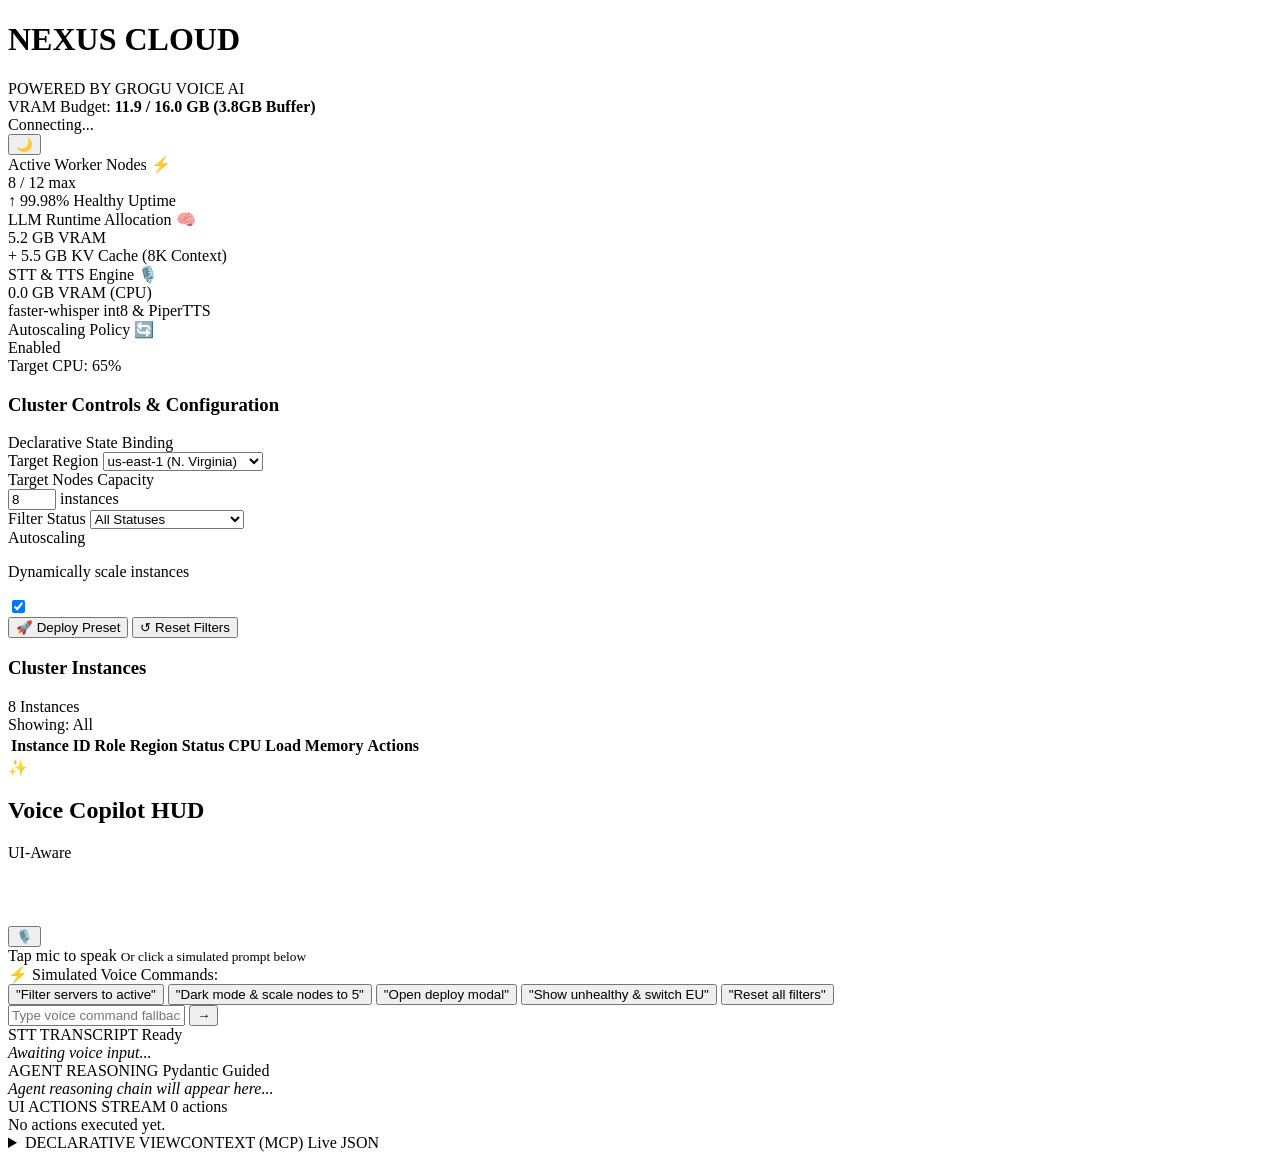
==== apps/nexus_cloud/static/index.html @ 3752b5f5 "Separate apps back into independent ports 8000 and 8050, remove header switchers" ====
<!DOCTYPE html>
<html lang="en" data-theme="dark">
<head>
  <meta charset="UTF-8">
  <meta name="viewport" content="width=device-width, initial-scale=1.0">
  <meta name="description" content="Local, UI-Aware Voice AI Copilot for Web Platforms running on a 16GB VRAM budget with FastAPI and WebSockets.">
  <title>Nexus Cloud Studio // Powered by Grogu Voice AI</title>
  
  <!-- Modern Typography Fonts -->
  <link rel="preconnect" href="https://fonts.googleapis.com">
  <link rel="preconnect" href="https://fonts.gstatic.com" crossorigin>
  <link href="https://fonts.googleapis.com/css2?family=Outfit:wght@300;400;500;600;700;800&family=JetBrains+Mono:wght@400;500;700&display=swap" rel="stylesheet">
  
  <link rel="stylesheet" href="/css/style.css">
</head>
<body class="theme-dark">
  <div class="app-container">
    
    <!-- Top Navigation Bar -->
    <header class="top-nav">
      <div class="nav-brand">
        <div class="logo-orb">
          <div class="orb-core"></div>
        </div>
        <div class="brand-text">
          <h1>NEXUS <span>CLOUD</span></h1>
          <span class="sub-badge">POWERED BY GROGU VOICE AI</span>
        </div>
      </div>

      <div class="nav-status-group">
        <div class="vram-meter-pill" title="16GB GPU Memory Budget">
          <span class="dot pulse-green"></span>
          <span class="pill-label">VRAM Budget:</span>
          <strong>11.9 / 16.0 GB (3.8GB Buffer)</strong>
        </div>
        
        <div class="ws-status-pill" id="ws_status_badge">
          <span class="dot dot-amber" id="ws_dot"></span>
          <span id="ws_status_text">Connecting...</span>
        </div>

        <button id="theme_toggle" class="icon-btn" title="Toggle Light/Dark Theme" aria-label="Toggle Theme">
          <span class="theme-icon" id="theme_icon">🌙</span>
        </button>
      </div>
    </header>

    <!-- Main Workspace Layout -->
    <main class="main-layout">
      
      <!-- Left / Center: Interactive Cloud Platform Dashboard -->
      <section class="dashboard-panel">
        
        <!-- Metrics Stats Row -->
        <div class="stats-row">
          <div class="stat-card">
            <div class="stat-header">
              <span class="stat-label">Active Worker Nodes</span>
              <span class="stat-icon">⚡</span>
            </div>
            <div class="stat-value" id="stat_active_nodes">8 <span class="stat-sub">/ 12 max</span></div>
            <div class="stat-footer text-success">↑ 99.98% Healthy Uptime</div>
          </div>

          <div class="stat-card">
            <div class="stat-header">
              <span class="stat-label">LLM Runtime Allocation</span>
              <span class="stat-icon">🧠</span>
            </div>
            <div class="stat-value" id="stat_llm_alloc">5.2 <span class="stat-sub">GB VRAM</span></div>
            <div class="stat-footer text-accent">+ 5.5 GB KV Cache (8K Context)</div>
          </div>

          <div class="stat-card">
            <div class="stat-header">
              <span class="stat-label">STT & TTS Engine</span>
              <span class="stat-icon">🎙️</span>
            </div>
            <div class="stat-value" id="stat_stt_footprint">0.0 <span class="stat-sub">GB VRAM (CPU)</span></div>
            <div class="stat-footer text-muted">faster-whisper int8 & PiperTTS</div>
          </div>

          <div class="stat-card">
            <div class="stat-header">
              <span class="stat-label">Autoscaling Policy</span>
              <span class="stat-icon">🔄</span>
            </div>
            <div class="stat-value" id="stat_autoscale_val">Enabled</div>
            <div class="stat-footer text-success">Target CPU: 65%</div>
          </div>
        </div>

        <!-- Controls & Operations Bar -->
        <div class="controls-card">
          <div class="controls-header">
            <h3>Cluster Controls & Configuration</h3>
            <span class="semantic-tag">Declarative State Binding</span>
          </div>

          <div class="controls-grid">
            <!-- Region Selector -->
            <div class="control-group">
              <label for="region_select">Target Region</label>
              <select id="region_select" class="form-control">
                <option value="us-east-1">us-east-1 (N. Virginia)</option>
                <option value="us-west-2">us-west-2 (Oregon)</option>
                <option value="eu-central-1">eu-central-1 (Frankfurt)</option>
                <option value="ap-northeast-1">ap-northeast-1 (Tokyo)</option>
              </select>
            </div>

            <!-- Worker Nodes Capacity Input -->
            <div class="control-group">
              <label for="worker_nodes_input">Target Nodes Capacity</label>
              <div class="number-stepper">
                <input type="number" id="worker_nodes_input" class="form-control" value="8" min="1" max="32">
                <span class="input-unit">instances</span>
              </div>
            </div>

            <!-- Status Filter -->
            <div class="control-group">
              <label for="filter_status">Filter Status</label>
              <select id="filter_status" class="form-control">
                <option value="all">All Statuses</option>
                <option value="active">Active Only</option>
                <option value="unhealthy">Unhealthy / Error Only</option>
              </select>
            </div>

            <!-- Autoscaling Toggle Switch -->
            <div class="control-group flex-row">
              <div>
                <label for="autoscaling_switch">Autoscaling</label>
                <p class="control-desc">Dynamically scale instances</p>
              </div>
              <label class="switch">
                <input type="checkbox" id="autoscaling_switch" checked>
                <span class="slider"></span>
              </label>
            </div>

            <!-- Action Buttons -->
            <div class="control-group btn-group-flex">
              <button id="deploy_modal_btn" class="btn btn-primary">
                <span>🚀 Deploy Preset</span>
              </button>
              <button id="reset_filters_btn" class="btn btn-secondary">
                <span>↺ Reset Filters</span>
              </button>
            </div>
          </div>
        </div>

        <!-- Server Instances Table -->
        <div class="table-card">
          <div class="table-header">
            <div class="table-title">
              <h3>Cluster Instances</h3>
              <span class="count-badge" id="instance_count_badge">8 Instances</span>
            </div>
            <div class="table-actions">
              <span id="active_filter_indicator" class="filter-indicator">Showing: All</span>
            </div>
          </div>

          <div class="table-responsive">
            <table class="data-table" id="server_table">
              <thead>
                <tr>
                  <th>Instance ID</th>
                  <th>Role</th>
                  <th>Region</th>
                  <th>Status</th>
                  <th>CPU Load</th>
                  <th>Memory</th>
                  <th>Actions</th>
                </tr>
              </thead>
              <tbody id="server_tbody">
                <!-- Dynamically populated from state -->
              </tbody>
            </table>
          </div>
        </div>

      </section>

      <!-- Right: Voice AI Copilot HUD -->
      <aside class="copilot-hud">
        
        <!-- HUD Header -->
        <div class="hud-header">
          <div class="hud-title">
            <span class="ai-sparkle">✨</span>
            <h2>Voice Copilot HUD</h2>
          </div>
          <span class="ai-mode-pill">UI-Aware</span>
        </div>

        <!-- Voice Interaction Hub -->
        <div class="voice-hero-card">
          <div class="waveform-container">
            <canvas id="waveform_canvas" width="300" height="60"></canvas>
          </div>

          <div class="voice-controls">
            <button id="mic_btn" class="mic-button" title="Click to Speak / Record Voice">
              <div class="mic-inner">
                <span id="mic_icon" class="mic-glyph">🎙️</span>
              </div>
              <span class="mic-ripple"></span>
            </button>
            <div class="voice-status-text">
              <span id="voice_status_label">Tap mic to speak</span>
              <small id="voice_sub_label">Or click a simulated prompt below</small>
            </div>
          </div>

          <!-- Quick Simulated Voice Commands for Automated & Manual Testing -->
          <div class="simulated-prompts">
            <span class="sim-label">⚡ Simulated Voice Commands:</span>
            <div class="prompt-chips">
              <button class="chip-btn" data-command="Filter servers to show only active instances">
                "Filter servers to active"
              </button>
              <button class="chip-btn" data-command="Switch to dark mode and scale worker nodes to 5">
                "Dark mode & scale nodes to 5"
              </button>
              <button class="chip-btn" data-command="Open deployment configuration modal">
                "Open deploy modal"
              </button>
              <button class="chip-btn" data-command="Filter unhealthy servers and switch region to eu-central">
                "Show unhealthy & switch EU"
              </button>
              <button class="chip-btn" data-command="Reset all filters">
                "Reset all filters"
              </button>
            </div>
          </div>

          <!-- Manual Text Fallback Prompt Input -->
          <form id="text_prompt_form" class="text-prompt-form">
            <input type="text" id="text_prompt_input" placeholder="Type voice command fallback..." autocomplete="off">
            <button type="submit" id="send_prompt_btn" class="btn-send" title="Send Command">→</button>
          </form>
        </div>

        <!-- Live STT Transcription Box -->
        <div class="hud-box">
          <div class="hud-box-header">
            <span class="box-tag tag-stt">STT TRANSCRIPT</span>
            <span id="stt_status_tag" class="status-tag">Ready</span>
          </div>
          <div class="stt-transcript-content" id="stt_transcript_text">
            <em>Awaiting voice input...</em>
          </div>
        </div>

        <!-- Agent Reasoning & Thoughts Box -->
        <div class="hud-box">
          <div class="hud-box-header">
            <span class="box-tag tag-llm">AGENT REASONING</span>
            <span class="status-tag">Pydantic Guided</span>
          </div>
          <div class="reasoning-content" id="agent_thought_text">
            <em>Agent reasoning chain will appear here...</em>
          </div>
          <div class="spoken-speech-box" id="speech_output_container" style="display: none;">
            <span class="speech-label">🔊 Spoken Output:</span>
            <p id="speech_output_text"></p>
          </div>
        </div>

        <!-- Structured Action Execution Stream -->
        <div class="hud-box flex-grow">
          <div class="hud-box-header">
            <span class="box-tag tag-action">UI ACTIONS STREAM</span>
            <span class="status-tag" id="action_count_tag">0 actions</span>
          </div>
          <div class="action-feed" id="action_feed_list">
            <div class="empty-feed">No actions executed yet.</div>
          </div>
        </div>

        <!-- Declarative ViewContext Live Inspector Toggle -->
        <div class="hud-box collapsed-box">
          <details id="view_context_details">
            <summary class="hud-box-header pointer">
              <span class="box-tag tag-ctx">DECLARATIVE VIEWCONTEXT (MCP)</span>
              <span class="status-tag">Live JSON</span>
            </summary>
            <pre class="json-viewer" id="view_context_viewer">{}</pre>
          </details>
        </div>

      </aside>
    </main>

    <!-- Modal: Deployment Preset Modal -->
    <div id="deploy_modal" class="modal-overlay" aria-hidden="true" style="display: none;">
      <div class="modal-card">
        <div class="modal-header">
          <div class="modal-title">
            <span>🚀</span>
            <h3>Deploy Production Cluster Preset</h3>
          </div>
          <button id="modal_close_btn" class="modal-close-btn" aria-label="Close Modal">&times;</button>
        </div>
        <div class="modal-body">
          <p class="modal-description">Select a pre-validated configuration preset to dispatch across all active regions.</p>
          
          <div class="preset-options">
            <label class="preset-option-card active">
              <input type="radio" name="deploy_preset" value="ha_production" checked>
              <div class="preset-info">
                <strong>High-Availability Production</strong>
                <span>8 Nodes, Multi-AZ replication, 99.99% SLA</span>
              </div>
            </label>
            <label class="preset-option-card">
              <input type="radio" name="deploy_preset" value="cost_optimized">
              <div class="preset-info">
                <strong>Cost-Optimized Staging</strong>
                <span>3 Spot Instances, Auto-shutdown enabled</span>
              </div>
            </label>
          </div>
        </div>
        <div class="modal-footer">
          <button id="modal_cancel_btn" class="btn btn-secondary">Cancel</button>
          <button id="modal_confirm_btn" class="btn btn-primary">Confirm & Deploy</button>
        </div>
      </div>
    </div>

    <!-- Notification Toast Container -->
    <div id="toast_container" class="toast-container"></div>

  </div>

  <!-- Audio Element for Streaming TTS Playback -->
  <audio id="tts_audio_player" preload="auto"></audio>

  <!-- JavaScript Modules -->
  <script src="/js/view_context.js"></script>
  <script src="/js/action_dispatcher.js"></script>
  <script src="/js/audio_controller.js"></script>
  <script src="/js/ws_client.js"></script>
  <script src="/js/app.js"></script>
</body>
</html>
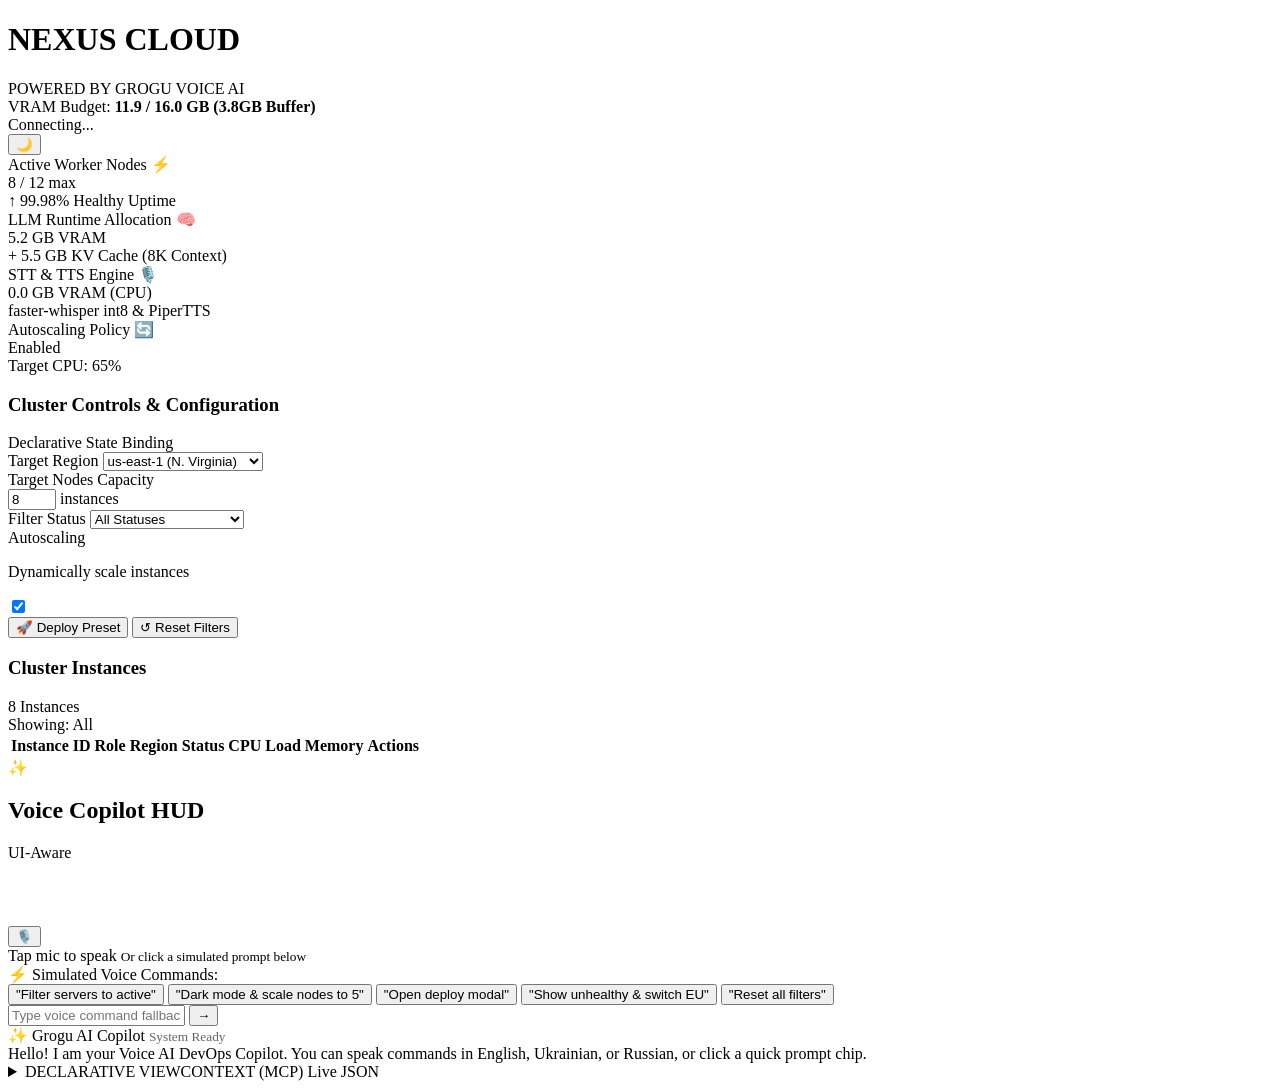
==== commit e8b218bf: "Implement full-fledged chat history feed in HUD and fix Quantum Trade WebSocket connection" ====
--- a/apps/nexus_cloud/static/index.html
+++ b/apps/nexus_cloud/static/index.html
@@ -247,40 +247,15 @@
           </form>
         </div>
 
-        <!-- Live STT Transcription Box -->
-        <div class="hud-box">
-          <div class="hud-box-header">
-            <span class="box-tag tag-stt">STT TRANSCRIPT</span>
-            <span id="stt_status_tag" class="status-tag">Ready</span>
-          </div>
-          <div class="stt-transcript-content" id="stt_transcript_text">
-            <em>Awaiting voice input...</em>
-          </div>
-        </div>
-
-        <!-- Agent Reasoning & Thoughts Box -->
-        <div class="hud-box">
-          <div class="hud-box-header">
-            <span class="box-tag tag-llm">AGENT REASONING</span>
-            <span class="status-tag">Pydantic Guided</span>
-          </div>
-          <div class="reasoning-content" id="agent_thought_text">
-            <em>Agent reasoning chain will appear here...</em>
-          </div>
-          <div class="spoken-speech-box" id="speech_output_container" style="display: none;">
-            <span class="speech-label">🔊 Spoken Output:</span>
-            <p id="speech_output_text"></p>
-          </div>
-        </div>
-
-        <!-- Structured Action Execution Stream -->
-        <div class="hud-box flex-grow">
-          <div class="hud-box-header">
-            <span class="box-tag tag-action">UI ACTIONS STREAM</span>
-            <span class="status-tag" id="action_count_tag">0 actions</span>
-          </div>
-          <div class="action-feed" id="action_feed_list">
-            <div class="empty-feed">No actions executed yet.</div>
+        <!-- Interactive Chat History Container -->
+        <div class="chat-stream-container">
+          <div class="chat-stream-messages" id="chat_stream_messages">
+            <div class="chat-stream-msg assistant">
+              <div class="chat-msg-header">✨ Grogu AI Copilot <small style="opacity:0.6;">System Ready</small></div>
+              <div class="chat-bubble-ai">
+                Hello! I am your Voice AI DevOps Copilot. You can speak commands in English, Ukrainian, or Russian, or click a quick prompt chip.
+              </div>
+            </div>
           </div>
         </div>
 
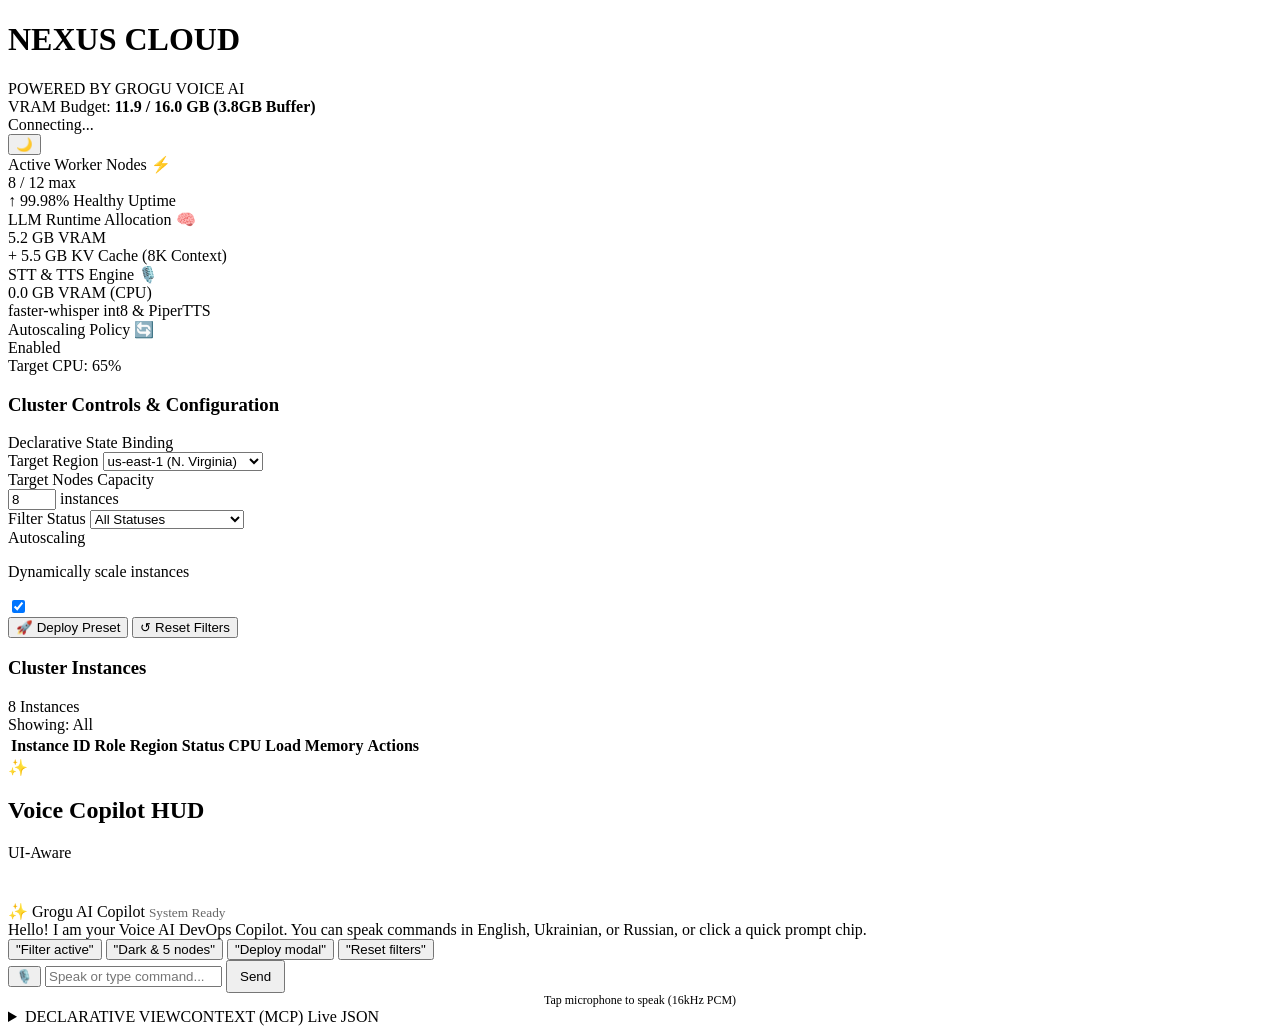
==== commit 14bf50ba: "Add auto-reconnect heartbeat to VoiceCopilotClient and contain Nexus chat in fixed scrollable window" ====
--- a/apps/nexus_cloud/static/index.html
+++ b/apps/nexus_cloud/static/index.html
@@ -199,56 +199,14 @@
           <span class="ai-mode-pill">UI-Aware</span>
         </div>
 
-        <!-- Voice Interaction Hub -->
-        <div class="voice-hero-card">
-          <div class="waveform-container">
-            <canvas id="waveform_canvas" width="300" height="60"></canvas>
-          </div>
-
-          <div class="voice-controls">
-            <button id="mic_btn" class="mic-button" title="Click to Speak / Record Voice">
-              <div class="mic-inner">
-                <span id="mic_icon" class="mic-glyph">🎙️</span>
-              </div>
-              <span class="mic-ripple"></span>
-            </button>
-            <div class="voice-status-text">
-              <span id="voice_status_label">Tap mic to speak</span>
-              <small id="voice_sub_label">Or click a simulated prompt below</small>
-            </div>
-          </div>
-
-          <!-- Quick Simulated Voice Commands for Automated & Manual Testing -->
-          <div class="simulated-prompts">
-            <span class="sim-label">⚡ Simulated Voice Commands:</span>
-            <div class="prompt-chips">
-              <button class="chip-btn" data-command="Filter servers to show only active instances">
-                "Filter servers to active"
-              </button>
-              <button class="chip-btn" data-command="Switch to dark mode and scale worker nodes to 5">
-                "Dark mode & scale nodes to 5"
-              </button>
-              <button class="chip-btn" data-command="Open deployment configuration modal">
-                "Open deploy modal"
-              </button>
-              <button class="chip-btn" data-command="Filter unhealthy servers and switch region to eu-central">
-                "Show unhealthy & switch EU"
-              </button>
-              <button class="chip-btn" data-command="Reset all filters">
-                "Reset all filters"
-              </button>
-            </div>
-          </div>
-
-          <!-- Manual Text Fallback Prompt Input -->
-          <form id="text_prompt_form" class="text-prompt-form">
-            <input type="text" id="text_prompt_input" placeholder="Type voice command fallback..." autocomplete="off">
-            <button type="submit" id="send_prompt_btn" class="btn-send" title="Send Command">→</button>
-          </form>
-        </div>
-
-        <!-- Interactive Chat History Container -->
+        <!-- Unified Interactive Chat Stream Container -->
         <div class="chat-stream-container">
+          <!-- Mini Waveform Visualizer Bar -->
+          <div class="waveform-container mini">
+            <canvas id="waveform_canvas" width="300" height="36"></canvas>
+          </div>
+
+          <!-- Scrollable Messages Feed -->
           <div class="chat-stream-messages" id="chat_stream_messages">
             <div class="chat-stream-msg assistant">
               <div class="chat-msg-header">✨ Grogu AI Copilot <small style="opacity:0.6;">System Ready</small></div>
@@ -257,6 +215,37 @@
               </div>
             </div>
           </div>
+
+          <!-- Quick Simulated Voice Commands -->
+          <div class="simulated-prompts compact">
+            <div class="prompt-chips">
+              <button class="chip-btn" data-command="Filter servers to show only active instances">
+                "Filter active"
+              </button>
+              <button class="chip-btn" data-command="Switch to dark mode and scale worker nodes to 5">
+                "Dark & 5 nodes"
+              </button>
+              <button class="chip-btn" data-command="Open deployment configuration modal">
+                "Deploy modal"
+              </button>
+              <button class="chip-btn" data-command="Reset all filters">
+                "Reset filters"
+              </button>
+            </div>
+          </div>
+
+          <!-- Integrated Mic & Text Prompt Input Bar -->
+          <form id="text_prompt_form" class="chat-stream-input-bar">
+            <button type="button" id="mic_btn" class="chat-mic-btn" title="Click to Speak / Record (16kHz PCM)">
+              <span id="mic_icon">🎙️</span>
+            </button>
+            <input type="text" id="text_prompt_input" class="chat-text-input" placeholder="Speak or type command..." autocomplete="off">
+            <button type="submit" id="send_prompt_btn" class="btn btn-primary btn-sm" style="padding: 0.45rem 0.75rem;">Send</button>
+          </form>
+        </div>
+
+        <div class="voice-status-text" style="font-size: 0.75rem; color: var(--text-muted); text-align: center;">
+          <span id="voice_status_label">Tap microphone to speak (16kHz PCM)</span>
         </div>
 
         <!-- Declarative ViewContext Live Inspector Toggle -->
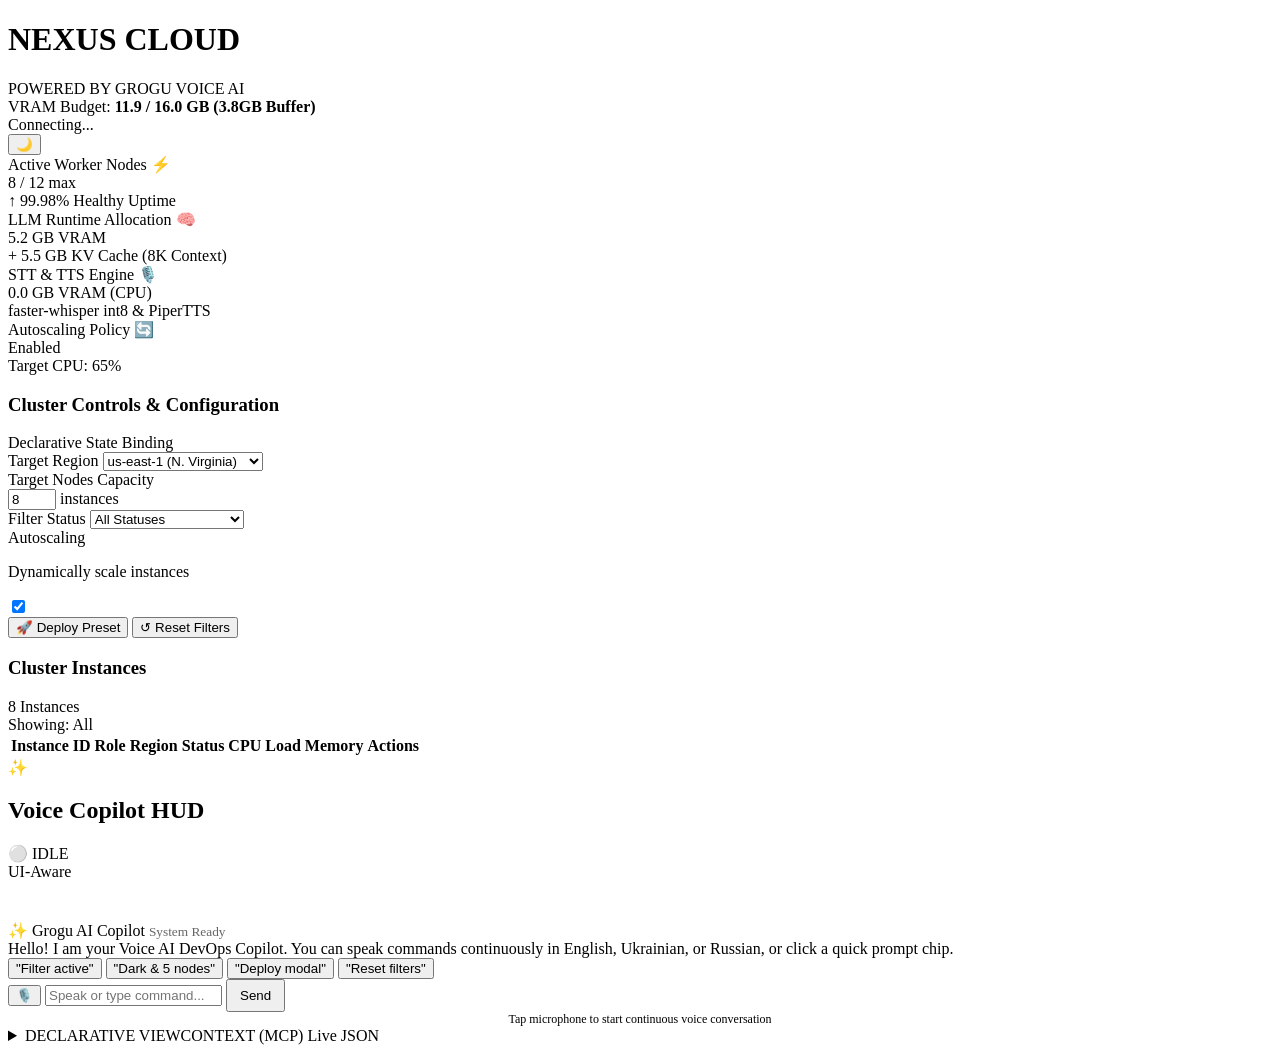
==== commit 09a32739: "feat: implement continuous voice VAD conversation, UI/UX polish, and stability fixes" ====
--- a/apps/nexus_cloud/static/index.html
+++ b/apps/nexus_cloud/static/index.html
@@ -195,6 +195,7 @@
           <div class="hud-title">
             <span class="ai-sparkle">✨</span>
             <h2>Voice Copilot HUD</h2>
+            <span id="voice_state_badge" class="state-badge badge-idle">⚪ IDLE</span>
           </div>
           <span class="ai-mode-pill">UI-Aware</span>
         </div>
@@ -211,7 +212,7 @@
             <div class="chat-stream-msg assistant">
               <div class="chat-msg-header">✨ Grogu AI Copilot <small style="opacity:0.6;">System Ready</small></div>
               <div class="chat-bubble-ai">
-                Hello! I am your Voice AI DevOps Copilot. You can speak commands in English, Ukrainian, or Russian, or click a quick prompt chip.
+                Hello! I am your Voice AI DevOps Copilot. You can speak commands continuously in English, Ukrainian, or Russian, or click a quick prompt chip.
               </div>
             </div>
           </div>
@@ -236,7 +237,7 @@
 
           <!-- Integrated Mic & Text Prompt Input Bar -->
           <form id="text_prompt_form" class="chat-stream-input-bar">
-            <button type="button" id="mic_btn" class="chat-mic-btn" title="Click to Speak / Record (16kHz PCM)">
+            <button type="button" id="mic_btn" class="chat-mic-btn" title="Click to Toggle Continuous Voice (16kHz PCM VAD)">
               <span id="mic_icon">🎙️</span>
             </button>
             <input type="text" id="text_prompt_input" class="chat-text-input" placeholder="Speak or type command..." autocomplete="off">
@@ -245,7 +246,7 @@
         </div>
 
         <div class="voice-status-text" style="font-size: 0.75rem; color: var(--text-muted); text-align: center;">
-          <span id="voice_status_label">Tap microphone to speak (16kHz PCM)</span>
+          <span id="voice_status_label">Tap microphone to start continuous voice conversation</span>
         </div>
 
         <!-- Declarative ViewContext Live Inspector Toggle -->
@@ -310,8 +311,6 @@
   <!-- JavaScript Modules -->
   <script src="/js/view_context.js"></script>
   <script src="/js/action_dispatcher.js"></script>
-  <script src="/js/audio_controller.js"></script>
-  <script src="/js/ws_client.js"></script>
-  <script src="/js/app.js"></script>
+  <script type="module" src="/js/app.js"></script>
 </body>
 </html>
